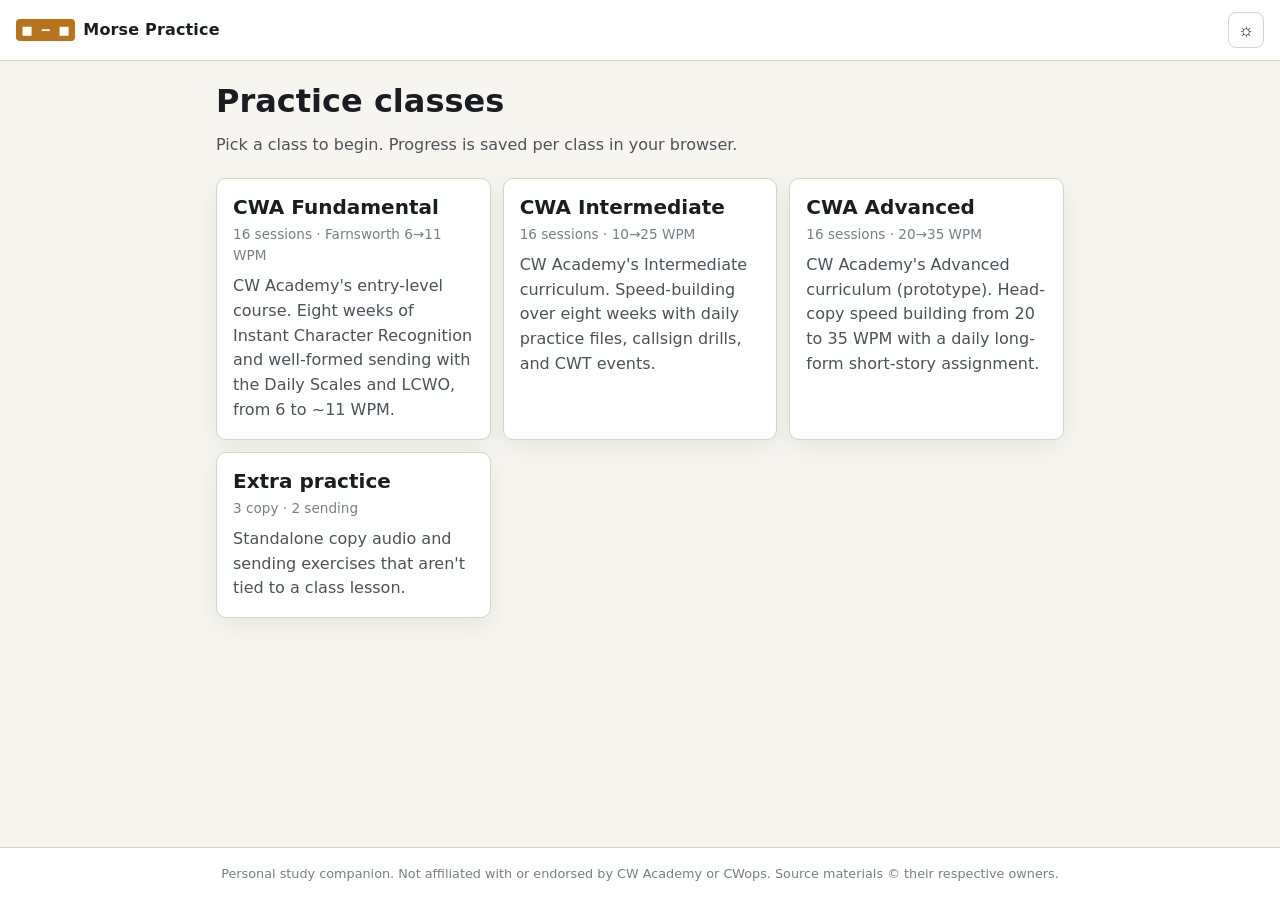
==== public/index.html @ 9bf22f73 "Flask scaffold: serve SPA from public/, add app factory + models (phase 1) Begin converting cwops-ap" ====
<!doctype html>
<html lang="en">
<head>
<meta charset="utf-8">
<meta name="viewport" content="width=device-width,initial-scale=1,viewport-fit=cover">
<meta name="theme-color" content="#0c0d10">
<title>Morse Practice Companion</title>
<link rel="stylesheet" href="styles.css?v=7">
<link rel="icon" href="data:image/svg+xml,%3Csvg xmlns='http://www.w3.org/2000/svg' viewBox='0 0 32 32'%3E%3Crect width='32' height='32' rx='6' fill='%23d99a3a'/%3E%3Ctext x='16' y='22' text-anchor='middle' font-family='monospace' font-size='18' fill='%230c0d10' font-weight='700'%3E%E2%96%A0%E2%80%92%3C/text%3E%3C/svg%3E">
</head>
<body>
<header class="topbar">
  <a href="#/" class="brand" data-link>
    <span class="dial" aria-hidden="true">&#9632;&#8202;&#8722;&#8202;&#9632;</span>
    <span>Morse Practice</span>
  </a>
  <nav class="topnav">
    <button id="theme-toggle" type="button" class="iconbtn" aria-label="Toggle theme" title="Toggle light/dark">&#9788;</button>
  </nav>
</header>

<main id="app" aria-live="polite">
  <p class="loading">Loading…</p>
</main>

<footer class="footer">
  <p>Personal study companion. Not affiliated with or endorsed by CW Academy or CWops. Source materials &copy; their respective owners.</p>
</footer>

<script type="module" src="app.js?v=7"></script>
</body>
</html>
---- public/styles.css ----
/* ---------------------------------------------------------- */
/* Theme tokens                                                 */
/* ---------------------------------------------------------- */
:root {
  --bg: #0c0d10;
  --bg-2: #14161b;
  --bg-3: #1c1f26;
  --fg: #e8e6e1;
  --fg-dim: #9aa0a8;
  --fg-mute: #6b7079;
  --accent: #d99a3a;
  --accent-fg: #1a1207;
  --accent-soft: #d99a3a22;
  --border: #2a2e36;
  --danger: #d97070;
  --good: #6fbf73;
  --radius: 10px;
  --shadow: 0 1px 0 #ffffff05 inset, 0 8px 24px #0007;
  --tap: 44px;
  --maxw: 880px;
  font-synthesis: none;
}
html[data-theme="light"] {
  --bg: #f7f5f0;
  --bg-2: #ffffff;
  --bg-3: #ecead8;
  --fg: #1a1d22;
  --fg-dim: #4d5158;
  --fg-mute: #7a7e85;
  --accent: #b8741a;
  --accent-fg: #fff;
  --accent-soft: #b8741a18;
  --border: #d8d4c4;
  --shadow: 0 1px 0 #ffffffaa inset, 0 8px 24px #00000010;
}

/* ---------------------------------------------------------- */
/* Reset / base                                                 */
/* ---------------------------------------------------------- */
* { box-sizing: border-box; }
html, body { margin: 0; padding: 0; }
body {
  background: var(--bg);
  color: var(--fg);
  font: 16px/1.55 system-ui, -apple-system, "Segoe UI", Roboto, "Helvetica Neue", Arial, sans-serif;
  min-height: 100vh;
  display: flex;
  flex-direction: column;
}
a { color: var(--accent); text-decoration: none; }
a:hover { text-decoration: underline; }
h1, h2, h3, h4 { line-height: 1.25; margin: 0 0 0.5em 0; }
h1 { font-size: clamp(1.5rem, 4vw, 2rem); }
h2 { font-size: 1.25rem; color: var(--fg); }
h3 { font-size: 1.05rem; color: var(--fg-dim); text-transform: uppercase; letter-spacing: 0.05em; font-weight: 600; }
p { margin: 0 0 1em; }
ul, ol { margin: 0 0 1em; padding-left: 1.25em; }
li { margin: 0.25em 0; }
hr { border: 0; border-top: 1px solid var(--border); margin: 1.5em 0; }
code, kbd { font: 0.9em/1 ui-monospace, "SF Mono", Menlo, Consolas, monospace; }

/* ---------------------------------------------------------- */
/* Top bar / footer                                             */
/* ---------------------------------------------------------- */
.topbar {
  display: flex;
  align-items: center;
  justify-content: space-between;
  padding: 0.75rem 1rem;
  border-bottom: 1px solid var(--border);
  background: var(--bg-2);
  position: sticky;
  top: 0;
  z-index: 10;
  backdrop-filter: blur(6px);
}
.brand {
  display: inline-flex;
  align-items: center;
  gap: 0.5rem;
  font-weight: 700;
  color: var(--fg);
  letter-spacing: 0.01em;
}
.brand:hover { text-decoration: none; color: var(--accent); }
.dial {
  display: inline-block;
  background: var(--accent);
  color: var(--accent-fg);
  border-radius: 4px;
  padding: 0 0.4rem;
  font: 600 0.95rem/1.5 ui-monospace, monospace;
}
.topnav { display: flex; gap: 0.25rem; align-items: center; }
.iconbtn {
  background: transparent;
  border: 1px solid var(--border);
  color: var(--fg);
  width: 36px;
  height: 36px;
  border-radius: 8px;
  cursor: pointer;
  font-size: 1.1rem;
  display: inline-flex;
  align-items: center;
  justify-content: center;
}
.iconbtn:hover { background: var(--bg-3); }
.topbtn {
  display: inline-flex;
  align-items: center;
  height: 36px;
  padding: 0 0.7rem;
  border: 1px solid var(--border);
  border-radius: 8px;
  color: var(--fg);
  font-size: 0.85rem;
  font-weight: 600;
  white-space: nowrap;
}
.topbtn:hover { background: var(--bg-3); border-color: var(--accent); color: var(--accent); text-decoration: none; }

main {
  flex: 1;
  padding: 1.25rem 1rem 3rem;
  max-width: var(--maxw);
  margin: 0 auto;
  width: 100%;
}

.footer {
  border-top: 1px solid var(--border);
  padding: 1rem;
  font-size: 0.8rem;
  color: var(--fg-mute);
  text-align: center;
  background: var(--bg-2);
}
.footer p { margin: 0; max-width: var(--maxw); margin-inline: auto; }

.loading { color: var(--fg-mute); padding: 2rem 0; text-align: center; }

/* ---------------------------------------------------------- */
/* Generic blocks                                               */
/* ---------------------------------------------------------- */
.crumbs { color: var(--fg-mute); font-size: 0.85rem; margin-bottom: 0.5rem; }
.crumbs a { color: var(--fg-dim); }
.crumbs .sep { margin: 0 0.4em; color: var(--fg-mute); }

.subtitle { color: var(--fg-dim); margin-top: -0.25rem; margin-bottom: 1.25rem; font-size: 1rem; }

.card {
  background: var(--bg-2);
  border: 1px solid var(--border);
  border-radius: var(--radius);
  padding: 1rem;
  display: block;
  color: inherit;
  box-shadow: var(--shadow);
  transition: border-color 0.15s, transform 0.15s;
}
a.card:hover {
  text-decoration: none;
  border-color: var(--accent);
  transform: translateY(-1px);
}
.card h2 { margin-bottom: 0.25rem; }
.card .meta { color: var(--fg-mute); font-size: 0.85rem; margin-bottom: 0.5rem; }
.card p { color: var(--fg-dim); margin: 0; }
.card .progress { margin-top: 0.6rem; }

.lesson-card-head {
  display: flex;
  gap: 0.75rem;
  align-items: flex-start;
  justify-content: space-between;
}
.lesson-card-head h2 { margin: 0 0 0.25rem; flex: 1; min-width: 0; }
.lesson-complete {
  display: inline-flex;
  align-items: center;
  gap: 0.35rem;
  padding: 0.25rem 0.5rem;
  border-radius: 6px;
  border: 1px solid transparent;
  font-size: 0.8rem;
  color: var(--fg-mute);
  cursor: pointer;
  flex-shrink: 0;
}
.lesson-complete:hover { background: var(--bg-3); border-color: var(--border); color: var(--fg); }
.lesson-complete input[type="checkbox"] {
  width: 1.05rem;
  height: 1.05rem;
  accent-color: var(--accent);
  cursor: pointer;
  margin: 0;
}
.lesson-card.complete {
  border-color: var(--good);
  background: color-mix(in srgb, var(--good) 8%, var(--bg-2));
}
.lesson-card.complete h2 { color: var(--fg-dim); }
.lesson-card.ready { border-color: var(--accent); }
.lesson-card.ready .lesson-complete { color: var(--accent); }

.grid {
  display: grid;
  grid-template-columns: repeat(auto-fill, minmax(260px, 1fr));
  gap: 0.75rem;
  margin-top: 1rem;
}

/* Extra practice page (#/extras) */
.extras-list {
  list-style: none;
  padding: 0;
  margin: 0;
  display: flex;
  flex-direction: column;
  gap: 0.75rem;
}
.extras-item {
  margin: 0;
  background: var(--bg-2);
  border: 1px solid var(--border);
  border-radius: var(--radius);
  padding: 0.75rem 0.9rem;
}
.extras-name { font-weight: 600; color: var(--fg); font-size: 1rem; }
.extras-blurb { color: var(--fg-mute); font-size: 0.85rem; margin: 0.15rem 0 0.5rem; }
.extras-item .tool-strip { margin-top: 0.5rem; }
.extras-item > .tool-chip { margin-top: 0.5rem; }

.section { margin: 1.5rem 0; }
.section h3 { margin-bottom: 0.5rem; }

.callout {
  background: var(--bg-3);
  border-left: 3px solid var(--accent);
  padding: 0.75rem 1rem;
  border-radius: 0 var(--radius) var(--radius) 0;
  color: var(--fg);
}

.btn {
  display: inline-flex;
  align-items: center;
  justify-content: center;
  background: var(--accent);
  color: var(--accent-fg);
  border: 0;
  padding: 0.6em 1em;
  border-radius: 8px;
  font: inherit;
  font-weight: 600;
  text-decoration: none;
  cursor: pointer;
  min-height: var(--tap);
}
.btn.ghost {
  background: transparent;
  border: 1px solid var(--border);
  color: var(--fg);
}
.btn.ghost:hover { border-color: var(--accent); color: var(--accent); }
.btn:hover { text-decoration: none; }

.button-row { display: flex; flex-wrap: wrap; gap: 0.5rem; }

.tag {
  display: inline-block;
  background: var(--accent-soft);
  color: var(--accent);
  border: 1px solid var(--accent);
  padding: 0.05rem 0.5rem;
  border-radius: 999px;
  font-size: 0.75rem;
  text-transform: uppercase;
  letter-spacing: 0.04em;
  font-weight: 600;
}
.tag.muted { background: var(--bg-3); color: var(--fg-mute); border-color: var(--border); }

/* Lesson card progress bar */
.bar {
  height: 4px;
  background: var(--bg-3);
  border-radius: 2px;
  overflow: hidden;
}
.bar > span {
  display: block;
  height: 100%;
  background: var(--accent);
  width: 0;
  transition: width 0.3s;
}
.progress-label {
  font-size: 0.75rem;
  color: var(--fg-mute);
  margin-top: 0.25rem;
}

/* ---------------------------------------------------------- */
/* Lesson page                                                  */
/* ---------------------------------------------------------- */
.lesson-head { display: flex; gap: 1rem; align-items: baseline; flex-wrap: wrap; margin-bottom: 0.5rem; }
.lesson-head h1 { margin: 0; }
.lesson-nav { display: flex; gap: 0.5rem; margin-top: 1.5rem; padding-top: 1rem; border-top: 1px solid var(--border); }
.lesson-nav .btn { flex: 1; }

.checklist { list-style: none; padding: 0; margin: 0; }
.checklist li { margin: 0; }
.checklist label {
  display: flex;
  gap: 0.6rem;
  align-items: flex-start;
  padding: 0.55rem 0.65rem;
  border-radius: 8px;
  cursor: pointer;
  min-height: var(--tap);
  border: 1px solid transparent;
}
.checklist label:hover { background: var(--bg-3); }
.checklist input[type="checkbox"] {
  margin-top: 0.25rem;
  width: 1.1rem;
  height: 1.1rem;
  accent-color: var(--accent);
  flex-shrink: 0;
}
.checklist input:checked + .text {
  text-decoration: line-through;
  color: var(--fg-mute);
}
.checklist .text { flex: 1; }
.checklist .day-item-header {
  padding: 0.5rem 0.65rem 0.2rem;
  font-weight: 600;
  color: var(--fg-dim);
  font-size: 0.95rem;
  text-transform: uppercase;
  letter-spacing: 0.04em;
}
.checklist .day-item-header + li label { margin-top: 0; }

.checklist li.with-attempts {
  display: flex;
  align-items: center;
  gap: 0.6rem;
  padding: 0.55rem 0.65rem;
  border-radius: 8px;
  min-height: var(--tap);
  border: 1px solid transparent;
}
.checklist li.with-attempts:hover { background: var(--bg-3); }
.checklist li.with-attempts > .text { flex: 1; min-width: 0; }
.checklist li.with-attempts.complete > .text {
  text-decoration: line-through;
  color: var(--fg-mute);
}
.copy-attempts {
  display: flex;
  align-items: center;
  gap: 0.3rem;
  flex-shrink: 0;
}
.copy-attempts input[type="checkbox"] {
  width: 1.15rem;
  height: 1.15rem;
  margin: 0;
  accent-color: var(--accent);
  cursor: pointer;
}

.exercise-group { margin-bottom: 1.25rem; }
.exercise-group .group-head {
  display: flex;
  align-items: center;
  justify-content: space-between;
  margin-bottom: 0.4rem;
}
.exercise-group h3 { margin: 0; }

.ex-list { list-style: none; padding: 0; margin: 0; display: flex; flex-direction: column; gap: 0.4rem; }
.ex-row {
  display: grid;
  grid-template-columns: 1fr auto auto;
  gap: 0.4rem;
  align-items: stretch;
  background: var(--bg-2);
  border: 1px solid var(--border);
  border-radius: var(--radius);
  padding: 0.4rem 0.5rem 0.4rem 0.85rem;
}
.ex-row .name {
  display: flex;
  align-items: center;
  font-weight: 500;
  color: var(--fg);
  min-height: var(--tap);
}
.ex-link {
  display: inline-flex;
  align-items: center;
  gap: 0.3rem;
  background: var(--bg-3);
  color: var(--fg);
  border: 1px solid var(--border);
  padding: 0 0.7rem;
  border-radius: 6px;
  font-size: 0.85rem;
  font-weight: 600;
  text-decoration: none;
  min-height: var(--tap);
  min-width: 64px;
  justify-content: center;
}
.ex-link:hover { background: var(--accent); color: var(--accent-fg); border-color: var(--accent); text-decoration: none; }
.ex-link[data-empty] {
  opacity: 0.35;
  cursor: not-allowed;
  pointer-events: none;
}
.ex-link .label { font-family: ui-monospace, monospace; }

/* Exercise filter chips */
.filterbar {
  display: flex;
  flex-wrap: wrap;
  gap: 0.35rem;
  margin: 0.5rem 0 1rem;
  position: sticky;
  top: 56px;
  background: var(--bg);
  padding: 0.5rem 0;
  z-index: 5;
}
.chip {
  background: var(--bg-3);
  color: var(--fg-dim);
  border: 1px solid var(--border);
  border-radius: 999px;
  padding: 0.3rem 0.75rem;
  font-size: 0.8rem;
  cursor: pointer;
  user-select: none;
}
.chip[aria-pressed="true"] {
  background: var(--accent);
  color: var(--accent-fg);
  border-color: var(--accent);
}

/* Self-assessment */
.assess-question {
  background: var(--bg-2);
  border: 1px solid var(--border);
  border-radius: var(--radius);
  padding: 1rem;
  margin-bottom: 0.75rem;
}
.assess-question h3 { margin-bottom: 0.5rem; }
.assess-row { display: grid; grid-template-columns: 1fr; gap: 0.6rem; margin-top: 0.5rem; }
@media (min-width: 640px) {
  .assess-row { grid-template-columns: 1fr 1fr; }
}
.assess-cell { padding: 0.7rem; border-radius: 8px; }
.assess-cell.thinking { background: #4a210011; border: 1px solid #c2624a55; }
.assess-cell.flowing { background: #1f3a1f11; border: 1px solid #6fbf7355; }
.assess-cell .ttl { font-size: 0.75rem; text-transform: uppercase; letter-spacing: 0.05em; font-weight: 600; margin-bottom: 0.25rem; opacity: 0.85; }
.assess-cell.thinking .ttl { color: #d99080; }
.assess-cell.flowing .ttl { color: #8fcf95; }

/* Empty / not-found */
.empty {
  text-align: center;
  color: var(--fg-mute);
  padding: 2rem 0;
}

/* CWA day blocks */
.day-block {
  background: var(--bg-2);
  border: 1px solid var(--border);
  border-radius: var(--radius);
  padding: 1rem;
  margin-bottom: 1rem;
  transition: opacity 0.2s, border-color 0.2s;
}
.day-block.done {
  opacity: 0.55;
  border-color: var(--good);
}
.day-block.done .day-head h2::after {
  content: " ✓";
  color: var(--good);
}
.day-head {
  display: flex;
  align-items: center;
  justify-content: space-between;
  gap: 1rem;
  margin-bottom: 0.5rem;
}
.day-head h2 { margin: 0; font-size: 1.1rem; color: var(--accent); }
.day-date {
  margin-left: 0.5rem;
  font-size: 0.8rem;
  font-weight: 500;
  color: var(--fg-mute);
  font-family: ui-monospace, "SF Mono", Menlo, Consolas, monospace;
  letter-spacing: 0.02em;
}
.submit-hw {
  text-align: center;
  margin-top: 2rem;
  padding-top: 1.25rem;
  border-top: 1px solid var(--border);
}
.submit-hw .btn { min-width: 180px; }
.submit-hw-buttons {
  display: flex;
  flex-wrap: wrap;
  gap: 0.5rem;
  justify-content: center;
}
.submit-hw-note {
  margin: 0.6rem 0 0;
  font-size: 0.85rem;
  color: var(--fg-dim);
  font-style: italic;
}

/* ---------------------------------------------------------- */
/* Homework form (per-lesson)                                   */
/* ---------------------------------------------------------- */
.hw-form { margin-top: 2rem; }
.hw-form > h3 { margin-bottom: 0.4rem; }
.hw-blurb {
  color: var(--fg-mute);
  font-size: 0.85rem;
  margin: 0 0 0.9rem;
}
.hw-group {
  background: var(--bg-2);
  border: 1px solid var(--border);
  border-radius: var(--radius);
  padding: 0.85rem 1rem 0.95rem;
  margin-bottom: 0.75rem;
}
.hw-group > h4 {
  margin: 0 0 0.2rem;
  font-size: 1rem;
  color: var(--accent);
}
.hw-group-blurb {
  font-size: 0.82rem;
  color: var(--fg-mute);
  margin: 0 0 0.6rem;
}
.hw-fields {
  display: grid;
  grid-template-columns: repeat(auto-fit, minmax(220px, 1fr));
  gap: 0.55rem 0.75rem;
}
.hw-field {
  display: flex;
  flex-direction: column;
  gap: 0.25rem;
  min-width: 0;
}
.hw-field-textarea,
.hw-field-rating { grid-column: 1 / -1; }
.hw-label {
  font-size: 0.78rem;
  font-weight: 600;
  color: var(--fg-dim);
  letter-spacing: 0.01em;
}
.hw-input {
  background: var(--bg);
  border: 1px solid var(--border);
  border-radius: 6px;
  padding: 0.4rem 0.55rem;
  color: var(--fg);
  font: inherit;
  font-size: 0.92rem;
  width: 100%;
}
.hw-input::placeholder { color: var(--fg-mute); font-style: italic; }
.hw-input:focus {
  outline: none;
  border-color: var(--accent);
  box-shadow: 0 0 0 2px var(--accent-soft);
}
textarea.hw-input {
  resize: vertical;
  min-height: 3.25rem;
  font-family: inherit;
}

.hw-derived {
  background: var(--accent-soft);
  border: 1px solid var(--accent);
  color: var(--accent);
  border-radius: 6px;
  padding: 0.4rem 0.55rem;
  font: 500 0.92rem/1.3 ui-monospace, "SF Mono", Menlo, Consolas, monospace;
  word-break: break-word;
}
.hw-derived-empty {
  background: var(--bg-3);
  border-color: var(--border);
  color: var(--fg-mute);
  font-family: inherit;
  font-style: italic;
}

.rating {
  display: inline-flex;
  align-items: center;
  gap: 0.1rem;
  margin-top: 0.1rem;
}
.rating .star {
  background: transparent;
  border: 0;
  cursor: pointer;
  font-size: 1.55rem;
  line-height: 1;
  padding: 0.05rem 0.2rem;
  color: var(--fg-mute);
  transition: color 0.12s, transform 0.1s;
}
.rating .star:hover {
  color: var(--accent);
  transform: scale(1.12);
}
.rating .star.on { color: var(--accent); }
.rating .star:focus-visible {
  outline: 2px solid var(--accent);
  outline-offset: 2px;
  border-radius: 4px;
}
.day-done {
  display: inline-flex;
  align-items: center;
  gap: 0.4rem;
  font-size: 0.85rem;
  color: var(--fg-dim);
  cursor: pointer;
  user-select: none;
}
.day-done input[type="checkbox"] {
  width: 1rem;
  height: 1rem;
  accent-color: var(--good);
}

/* Rich-text body imported from the source HTML */
.rich p { margin: 0 0 0.6em; }
.rich p:last-child { margin-bottom: 0; }
.rich a { color: var(--accent); }
.rich a.audio {
  display: inline-block;
  padding: 0.05rem 0.45rem;
  border-radius: 4px;
  background: var(--accent-soft);
  border: 1px solid var(--accent);
  font-family: ui-monospace, monospace;
  font-size: 0.92em;
  font-weight: 600;
  text-decoration: none;
  color: var(--accent);
  margin: 0 0.05em;
}
.rich a.audio:hover {
  background: var(--accent);
  color: var(--accent-fg);
  text-decoration: none;
}
.rich ul, .rich ol { padding-left: 1.25em; }

/* Quick links strip under each day */
.tool-wrap {
  margin-top: 0.75rem;
  border-top: 1px dashed var(--border);
  padding-top: 0.5rem;
}
.tool-wrap > summary {
  cursor: pointer;
  font-size: 0.85rem;
  color: var(--fg-dim);
  list-style: none;
  user-select: none;
  padding: 0.25rem 0;
}
.tool-wrap > summary::before {
  content: "▸ ";
  color: var(--fg-mute);
  display: inline-block;
  width: 1em;
  transition: transform 0.15s;
}
.tool-wrap[open] > summary::before { content: "▾ "; }
.tool-strip {
  list-style: none;
  padding: 0;
  margin: 0.5rem 0 0;
  display: flex;
  flex-wrap: wrap;
  gap: 0.35rem;
}
.tool-strip li { margin: 0; }
.tool-chip {
  display: inline-block;
  background: var(--bg-3);
  color: var(--fg);
  border: 1px solid var(--border);
  padding: 0.35rem 0.7rem;
  border-radius: 6px;
  font-size: 0.82rem;
  text-decoration: none;
  font-weight: 500;
}
.tool-chip:hover { background: var(--accent); color: var(--accent-fg); border-color: var(--accent); text-decoration: none; }
.tool-chip.audio {
  font-family: ui-monospace, monospace;
  background: var(--accent-soft);
  color: var(--accent);
  border-color: var(--accent);
}
.tool-chip.audio:hover { background: var(--accent); color: var(--accent-fg); }

/* ---------------------------------------------------------- */
/* In-app practice tool guides (#/g/<slug>)                     */
/* ---------------------------------------------------------- */
.guide-speed { margin-bottom: 1rem; }
.guide-intro { color: var(--fg-dim); margin-bottom: 1.5rem; }

.guide-section {
  background: var(--bg-2);
  border: 1px solid var(--border);
  border-radius: var(--radius);
  padding: 1rem 1.1rem;
}
.guide-section > h2 {
  margin: 0 0 0.4rem;
  color: var(--accent);
  font-size: 1.2rem;
}
.guide-where {
  font-size: 0.85rem;
  color: var(--fg-mute);
  text-transform: uppercase;
  letter-spacing: 0.04em;
  font-weight: 600;
  margin: 0 0 0.5rem;
}

/* Daily Morse Code Scales — literal sending rows, preserve spacing */
.scales-block {
  margin: 0;
  padding: 0.8rem 0.9rem;
  background: var(--bg-3);
  border-radius: 8px;
  font-family: ui-monospace, SFMono-Regular, Menlo, Consolas, monospace;
  font-size: 0.95rem;
  line-height: 1.7;
  white-space: pre;       /* preserve column alignment (prosign row) */
  overflow-x: auto;       /* scroll instead of wrapping on narrow screens */
  letter-spacing: 0.02em;
}

.guide-procedure {
  background: var(--bg-3);
  border-radius: 8px;
  padding: 0.7rem 0.9rem 0.7rem 0.9rem;
  margin: 0.75rem 0;
}
.guide-procedure h3 {
  margin: 0 0 0.4rem;
  font-size: 0.85rem;
  color: var(--fg-dim);
}
.guide-procedure ol { margin: 0; padding-left: 1.4em; }
.guide-procedure li { margin: 0.15em 0; }

.guide-mode {
  border-top: 1px solid var(--border);
  padding-top: 0.75rem;
  margin-top: 0.75rem;
}
.guide-mode > h3 {
  margin: 0 0 0.3rem;
  color: var(--fg);
  text-transform: none;
  letter-spacing: 0;
  font-size: 1rem;
}
.guide-mode-meta {
  font-family: ui-monospace, "SF Mono", Menlo, Consolas, monospace;
  font-size: 0.82rem;
  color: var(--accent);
  background: var(--accent-soft);
  border: 1px solid var(--accent);
  border-radius: 6px;
  padding: 0.3rem 0.6rem;
  margin-bottom: 0.5rem;
  display: inline-block;
}
.guide-steps { margin: 0.4rem 0 0; padding-left: 1.4em; }
.guide-steps li { margin: 0.2em 0; }

.guide-attrib {
  margin-top: 1.5rem;
  font-size: 0.8rem;
  color: var(--fg-mute);
  text-align: center;
}

/* Print */
@media print {
  .topbar, .footer, .filterbar, .lesson-nav, .iconbtn { display: none !important; }
  body { background: white; color: black; }
  .card, .ex-row, .assess-question, .callout { box-shadow: none; border-color: #aaa; background: white; }
  a { color: black; text-decoration: underline; }
}

/* ---------------------------------------------------------- */
/* Audio player (one per day-block, always visible)           */
/* ---------------------------------------------------------- */
.audio-player {
  background: var(--bg-2);
  border: 1px solid var(--accent);
  border-radius: var(--radius);
  padding: 0.6rem 0.75rem;
  margin: 1rem 0 0.25rem;
  box-shadow: 0 2px 8px #0003;
}
.audio-player[hidden] { display: none; }
.audio-player--idle {
  border-color: var(--border);
  box-shadow: none;
}
.audio-player--idle .ap-title { font-style: italic; color: var(--fg-mute); }
.ap-inner {
  display: flex;
  flex-wrap: wrap;
  align-items: center;
  gap: 0.5rem;
}
.ap-title {
  flex: 1 1 100%;
  font-size: 0.85rem;
  color: var(--fg-dim);
  white-space: nowrap;
  overflow: hidden;
  text-overflow: ellipsis;
}
.ap-transport { display: flex; gap: 0.25rem; align-items: center; }
.ap-btn {
  background: var(--bg-3);
  color: var(--fg);
  border: 1px solid var(--border);
  border-radius: 8px;
  padding: 0.45rem 0.7rem;
  font: inherit;
  font-size: 0.9rem;
  font-variant-numeric: tabular-nums;
  cursor: pointer;
  min-height: var(--tap);
  line-height: 1;
}
.ap-btn:hover:not(:disabled) {
  background: var(--bg);
  border-color: var(--accent);
  color: var(--accent);
}
.ap-btn:disabled { opacity: 0.4; cursor: default; }
.ap-play {
  background: var(--accent);
  color: var(--accent-fg);
  border-color: var(--accent);
  font-size: 1.05rem;
  min-width: 3rem;
}
.ap-play:hover:not(:disabled) {
  background: var(--accent);
  color: var(--accent-fg);
  filter: brightness(1.08);
  border-color: var(--accent);
}
.ap-scrub-wrap {
  display: flex; align-items: center; gap: 0.5rem;
  flex: 1 1 14rem;
  min-width: 8rem;
}
.ap-scrub {
  flex: 1;
  accent-color: var(--accent);
  cursor: pointer;
}
.ap-time {
  font-variant-numeric: tabular-nums;
  font-size: 0.85rem;
  color: var(--fg-dim);
  white-space: nowrap;
}
.ap-count-group { display: flex; align-items: center; gap: 0.25rem; }
.ap-count {
  font-size: 0.85rem;
  color: var(--fg);
  font-variant-numeric: tabular-nums;
  min-width: 6rem;
  text-align: center;
}
.ap-count--inf { color: var(--accent); font-weight: 600; }
.ap-step {
  padding: 0.3rem 0.55rem;
  min-width: 2.2rem;
  font-size: 0.85rem;
}
.ap-loop--on,
.ap-loop[aria-pressed="true"] {
  background: var(--accent);
  color: var(--accent-fg);
  border-color: var(--accent);
}
.ap-loop--on:hover,
.ap-loop[aria-pressed="true"]:hover {
  background: var(--accent);
  color: var(--accent-fg);
  filter: brightness(1.08);
}
@media (max-width: 640px) {
  .ap-scrub-wrap { order: 3; flex: 1 1 100%; }
}
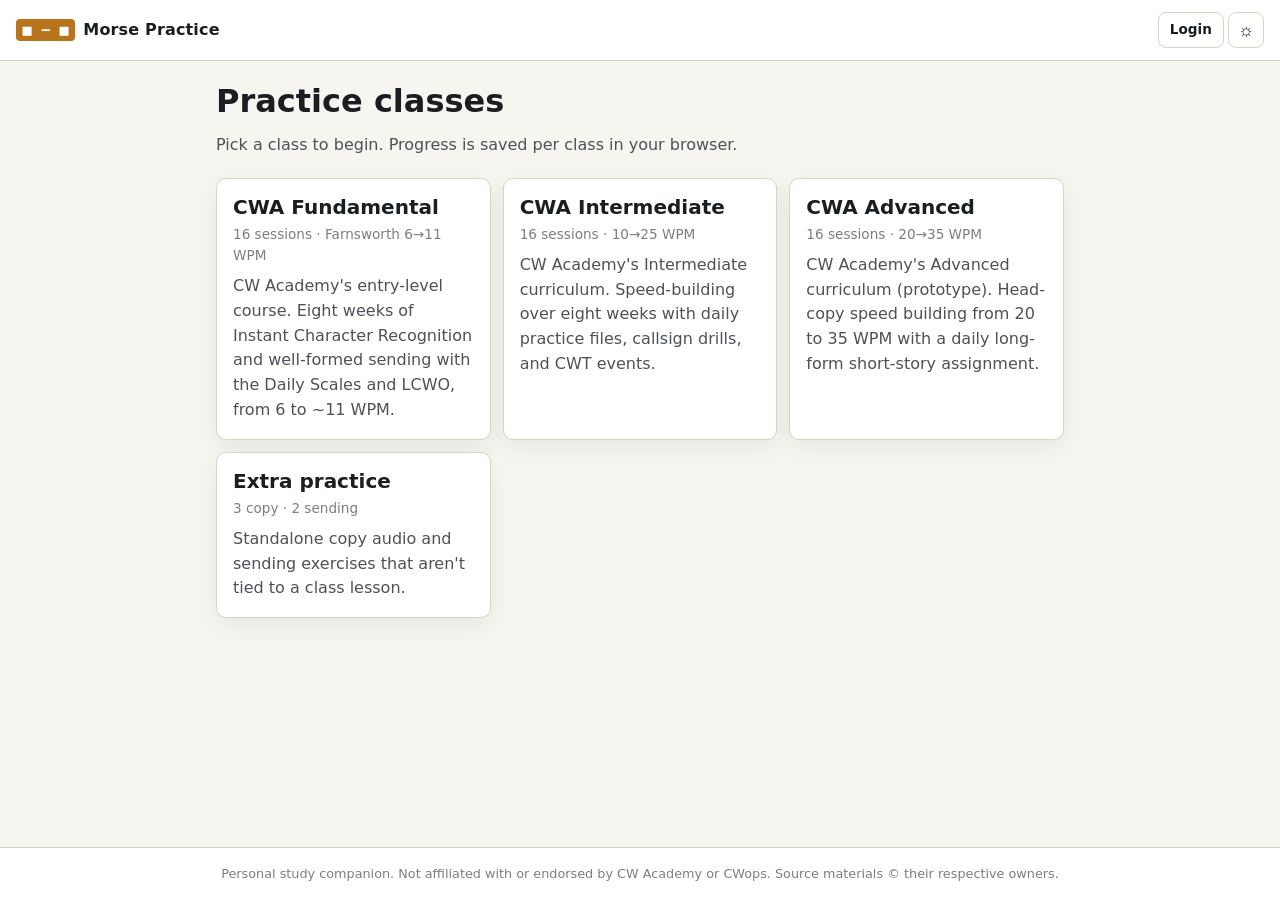
==== commit 79ef8a85: "Login button in SPA + deploy tooling (phase 4) - Add a "Login" link to the SPA top bar -> /login (ad" ====
--- a/public/index.html
+++ b/public/index.html
@@ -15,6 +15,7 @@
     <span>Morse Practice</span>
   </a>
   <nav class="topnav">
+    <a class="topbtn" href="/login" title="Advisor / admin sign in">Login</a>
     <button id="theme-toggle" type="button" class="iconbtn" aria-label="Toggle theme" title="Toggle light/dark">&#9788;</button>
   </nav>
 </header>
